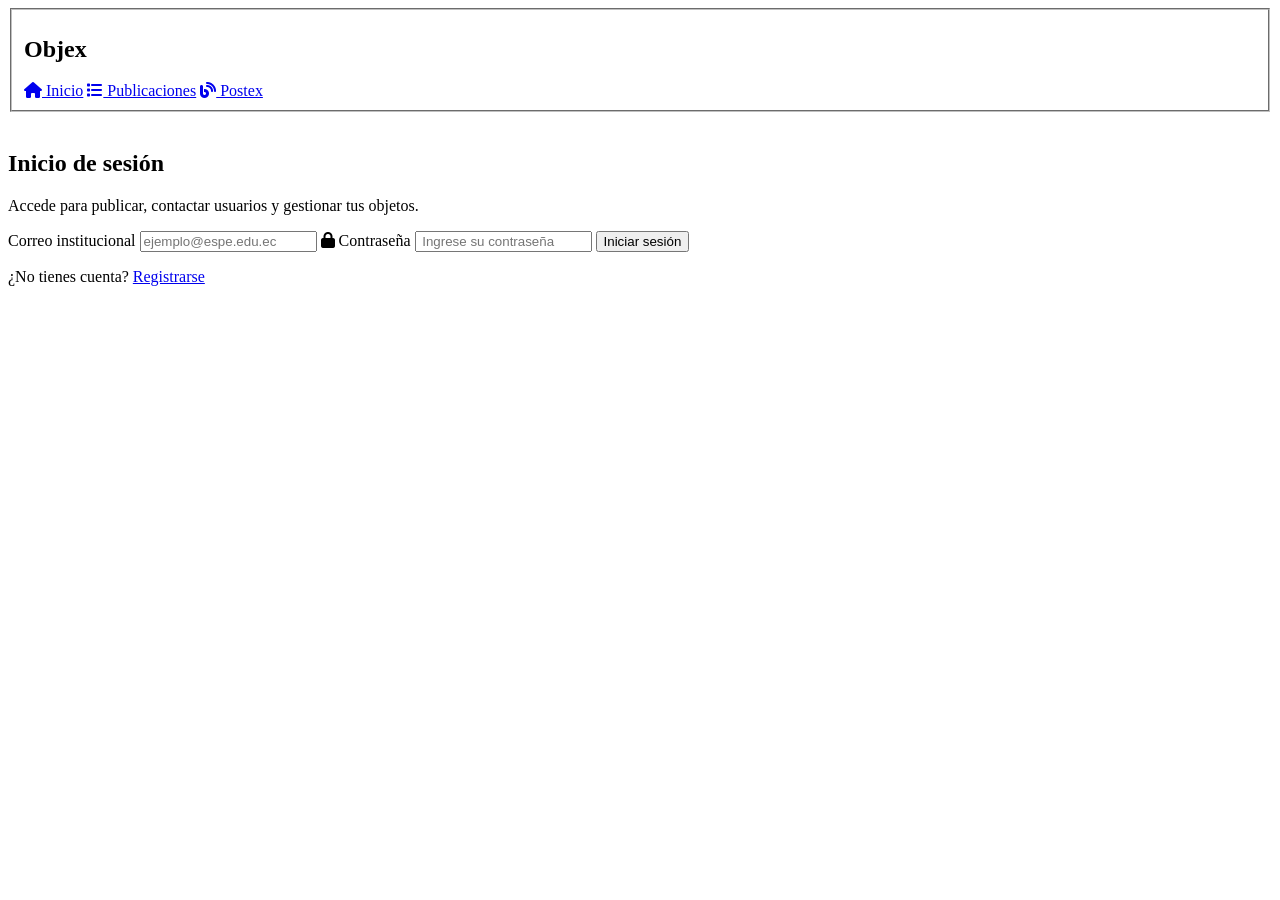
==== index.html @ aff890c6 "Sin css" ====
<!DOCTYPE html>
<html lang="es">

<head>

    <title>Objex - Iniciar Sesión</title>
    <meta charset="UTF-8">

    <link href="css/styles.css" rel="stylesheet">

    <link rel="icon"
        href="src/icons/lupa.png"
        type="image/x-icon">

    <link rel="stylesheet"
        href="https://cdnjs.cloudflare.com/ajax/libs/font-awesome/6.5.0/css/all.min.css">

</head>

<body>
    <header>
        <nav>
            <fieldset class="navegacion">

                <h1>Objex</h1>
                <a href="#" style="cursor: default; pointer-events: none;"> <i class="fa-solid fa-house"></i> Inicio</a>
                <a href="#" style="cursor: default; pointer-events: none;"><i class="fa-solid fa-list"></i> Publicaciones</a>
                <a href="#" style="pointer-events: none; cursor: default;"><i class="fa-solid fa-blog"></i> Postex</a>
            </fieldset>
        </nav>
    </header>

    <br>

    <main>

        <section class="contenedor-login">
            <section class="card-login">
                <h2>Inicio de sesión</h2>
                <p>
                    Accede para publicar, contactar usuarios
                    y gestionar tus objetos.
                </p>

                <form method="post" action="pages/inicio/inicio.html">

                    <label for="correo">Correo institucional</label>

                    <input type="email"
                        id="correo"
                        name="correo"
                        placeholder="ejemplo@espe.edu.ec">

                    <label for="contrasena"> <i class="fa-solid fa-lock"></i>  Contraseña</label>
                    <input type="password" id="contrasena" name="contrasena" placeholder=" Ingrese su contraseña" minlength="8" maxlength="16">
                    <button type="submit" class="boton-generico">Iniciar sesión</button>

                    <p class="registro-texto">
                        ¿No tienes cuenta?

                        <a href="pages/login/registrarse.html"> Registrarse</a>

                    </p>

                </form>
            </section>
        </section>
    </main>
</body>

</html>
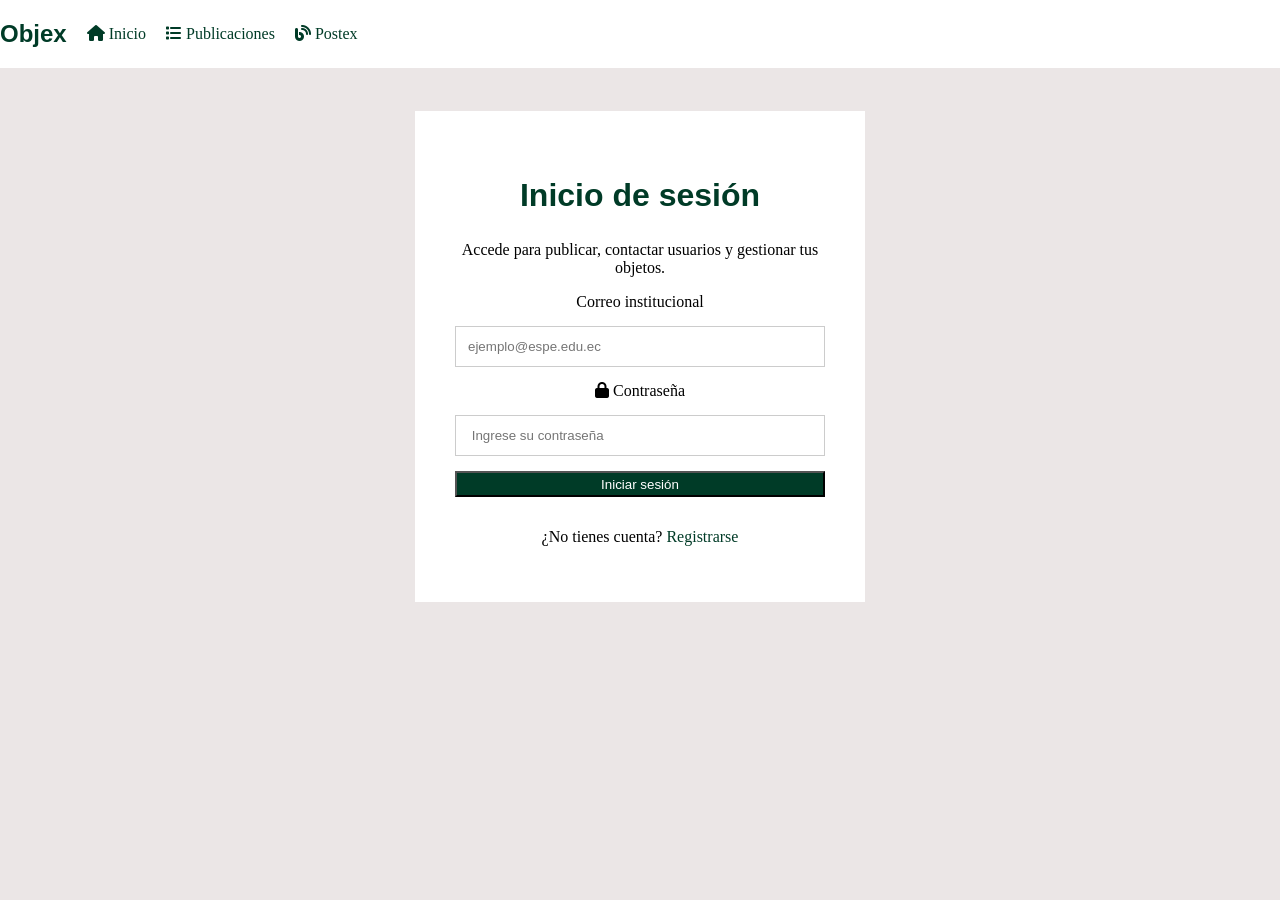
==== commit 387892c2: "Implementado css externo" ====
--- a/index.html
+++ b/index.html
@@ -6,27 +6,22 @@
     <title>Objex - Iniciar Sesión</title>
     <meta charset="UTF-8">
 
-    <link href="css/styles.css" rel="stylesheet">
+    <link href="css/general.css" rel="stylesheet">
 
-    <link rel="icon"
-        href="src/icons/lupa.png"
-        type="image/x-icon">
+    <link rel="icon" href="src/icons/lupa.png" type="image/x-icon">
 
-    <link rel="stylesheet"
-        href="https://cdnjs.cloudflare.com/ajax/libs/font-awesome/6.5.0/css/all.min.css">
+    <link rel="stylesheet" href="https://cdnjs.cloudflare.com/ajax/libs/font-awesome/6.5.0/css/all.min.css">
 
 </head>
 
 <body>
     <header>
         <nav>
-            <fieldset class="navegacion">
-
-                <h1>Objex</h1>
-                <a href="#" style="cursor: default; pointer-events: none;"> <i class="fa-solid fa-house"></i> Inicio</a>
-                <a href="#" style="cursor: default; pointer-events: none;"><i class="fa-solid fa-list"></i> Publicaciones</a>
-                <a href="#" style="pointer-events: none; cursor: default;"><i class="fa-solid fa-blog"></i> Postex</a>
-            </fieldset>
+            <h1>Objex</h1>
+            <a href="#" style="cursor: default; pointer-events: none;"> <i class="fa-solid fa-house"></i> Inicio</a>
+            <a href="#" style="cursor: default; pointer-events: none;"><i class="fa-solid fa-list"></i>
+                Publicaciones</a>
+            <a href="#" style="pointer-events: none; cursor: default;"><i class="fa-solid fa-blog"></i> Postex</a>
         </nav>
     </header>
 
@@ -42,18 +37,16 @@
                     y gestionar tus objetos.
                 </p>
 
-                <form method="post" action="pages/inicio/inicio.html">
+                <form method="post" action="pages/inicio/inicio.html" class="logeo">
 
                     <label for="correo">Correo institucional</label>
 
-                    <input type="email"
-                        id="correo"
-                        name="correo"
-                        placeholder="ejemplo@espe.edu.ec">
+                    <input type="email" id="correo" name="correo" placeholder="ejemplo@espe.edu.ec">
 
-                    <label for="contrasena"> <i class="fa-solid fa-lock"></i>  Contraseña</label>
-                    <input type="password" id="contrasena" name="contrasena" placeholder=" Ingrese su contraseña" minlength="8" maxlength="16">
-                    <button type="submit" class="boton-generico">Iniciar sesión</button>
+                    <label for="contrasena"> <i class="fa-solid fa-lock"></i> Contraseña</label>
+                    <input type="password" id="contrasena" name="contrasena" placeholder=" Ingrese su contraseña"
+                        minlength="8" maxlength="16">
+                    <button type="submit" class="boton-bonito">Iniciar sesión</button>
 
                     <p class="registro-texto">
                         ¿No tienes cuenta?
--- a/css/general.css
+++ b/css/general.css
@@ -0,0 +1,230 @@
+/* ============================================================
+   BLOQUE 1: CONFIGURACIÓN GENERAL
+   Selector universal, body, fuente, fondo, color e interlineado.
+   ============================================================ */
+
+* {
+    box-sizing: border-box;
+}
+
+body {
+    background-color: #ebe6e6;
+    margin: 0;
+}
+
+/* ============================================================
+   BLOQUE 2: TÍTULOS, PÁRRAFOS Y ENLACES
+   Estilos para h1, h2, h3, p, a y a:hover.
+   ============================================================ */
+
+h1{
+    color:#003b27;
+    font-size: 150%;
+    font-family: sans-serif;
+}
+
+h2{
+    color: #003b27;
+    font-family: sans-serif;
+    font-size: 200%;
+}
+
+h4{
+    color: #003b27;
+    text-align: center;
+}
+
+a {
+    text-decoration: none;
+    color: #003b27;
+}
+
+button:hover {
+    font-size: 15px;
+}
+
+a:hover {
+    font-size: 20px;
+}
+
+.boton-bonito{
+    background-color: #003b27;
+    color: white;
+    padding: 1%;
+}
+
+.perdido{
+    padding: 1%;
+    background-color: rgb(201, 76, 76);
+    color: white;
+    width: auto;
+}
+
+.encontrado{
+    padding: 1%;
+    background-color: #14e7a1;
+    color: white;
+    width: auto;
+}
+
+.fecha{
+    text-align: right;
+}
+
+.descripcion{
+    text-align: center;
+}
+
+.contenedor{
+    display: flex;
+    justify-content: center;
+    gap: 20px;
+    flex-wrap: wrap;
+}
+
+#aviso{
+    margin-left: auto;
+}
+
+#paginas{
+    text-align: center;
+}
+
+#paginas a{
+    padding: 20px;
+}
+
+.contenedor-login{
+    display: flex;
+    justify-content: center;
+}
+
+.card-login{
+    background-color: white;
+    padding: 40px;
+    width: 450px;
+    text-align: center;
+}
+
+
+/* ============================================================
+   BLOQUE 3: ELEMENTOS SEMÁNTICOS PRINCIPALES
+   Estilos para header, nav, main, section, article, aside y footer.
+   ============================================================ */
+
+.generico{
+    text-align: center;
+    background-color: white;
+    border: 0;
+    align-items: center;
+}
+
+main{
+    width: 90%;
+    max-width: 1100px;
+    margin: 25px auto;
+}
+
+/* ============================================================
+   BLOQUE 4: MENÚ DE NAVEGACIÓN
+   Estilos para nav, nav a y nav a:hover.
+   ============================================================ */
+
+nav {
+    background-color: white;
+    display: flex;
+    align-items: center;
+    gap: 20px;
+}
+
+.nombre{
+    margin-left: auto;
+}
+
+/* ============================================================
+   BLOQUE 5: CONTENIDO Y SECCIONES
+   Estilos para main, section, article y aside.
+   ============================================================ */
+
+.card{
+    background-color: white;
+    border: 2px solid black;
+    width: 15%;
+    margin: 20px;
+    padding: 12px;
+    height: 380px;
+}
+
+details{
+    padding: 1%;
+}
+
+/* ============================================================
+   BLOQUE 6: IMÁGENES Y MULTIMEDIA
+   Estilos para img, figure, figcaption, video, audio e iframe.
+   ============================================================ */
+
+
+
+/* ============================================================
+   BLOQUE 7: LISTAS
+   Estilos para ul, ol y li.
+   ============================================================ */
+
+
+
+/* ============================================================
+   BLOQUE 8: FORMULARIOS
+   Estilos para form, label, input, textarea, select y button.
+   ============================================================ */
+
+.logeo{
+    display: flex;
+    flex-direction: column;
+    gap: 15px;
+}
+
+input{
+    padding: 12px;
+    border: 1px solid #ccc;
+}
+
+select{
+    padding: 12px;
+    border: 1px solid #ccc;
+}
+
+/* ============================================================
+   BLOQUE 9: TABLAS
+   Estilos para table, thead, tbody, tr, th y td.
+   ============================================================ */
+
+#publicados{
+    padding: 5px;
+    align-items: center;
+}
+
+.eliminar {
+    background-color: rgb(236, 121, 121);
+    color: white;
+}
+
+.editar {
+    background-color: rgb(89, 89, 241);
+    color: white;
+}
+
+/* ============================================================
+   BLOQUE 10: PIE DE PÁGINA
+   Estilos para footer, footer p y footer address.
+   ============================================================ */
+
+footer{
+    background-color: white;
+    padding: 3%;
+    display: flexbox;
+    align-items: center;
+    gap: 30px;
+    text-align: center;
+}
+
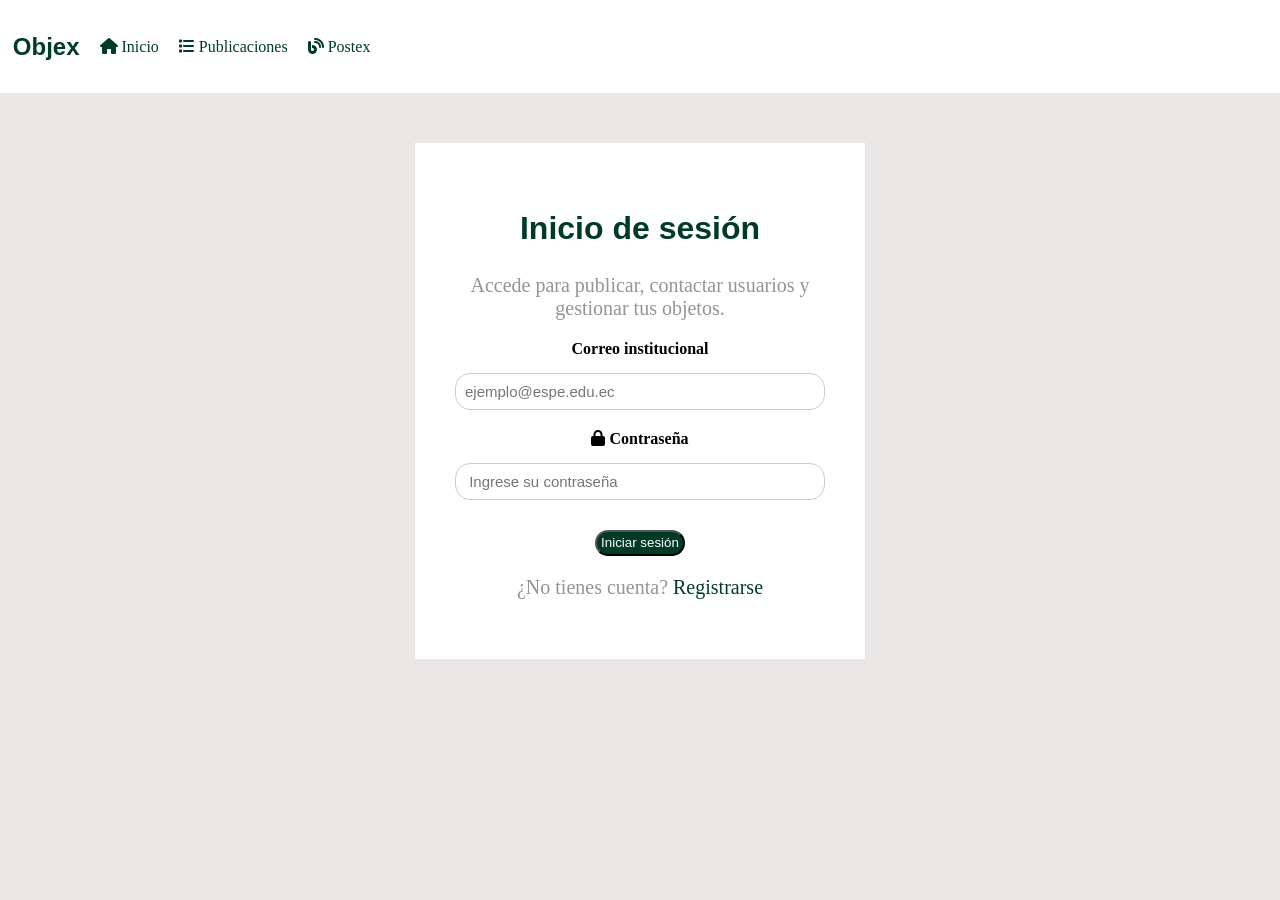
==== commit 148950c5: "Css para cada pagina" ====
--- a/index.html
+++ b/index.html
@@ -5,11 +5,12 @@
 
     <title>Objex - Iniciar Sesión</title>
     <meta charset="UTF-8">
+    <meta name="viewport" content="width=device-width, initial-scale=1.0">
 
     <link href="css/general.css" rel="stylesheet">
+    <link href="css/index.css" rel="stylesheet">
 
     <link rel="icon" href="src/icons/lupa.png" type="image/x-icon">
-
     <link rel="stylesheet" href="https://cdnjs.cloudflare.com/ajax/libs/font-awesome/6.5.0/css/all.min.css">
 
 </head>
--- a/css/general.css
+++ b/css/general.css
@@ -3,13 +3,18 @@
    Selector universal, body, fuente, fondo, color e interlineado.
    ============================================================ */
 
-* {
+*{
     box-sizing: border-box;
 }
 
 body {
     background-color: #ebe6e6;
     margin: 0;
+}
+
+::selection{
+    color: white;
+    background-color: #003b27;
 }
 
 /* ============================================================
@@ -34,7 +39,7 @@
     text-align: center;
 }
 
-a {
+a{
     text-decoration: none;
     color: #003b27;
 }
@@ -53,59 +58,21 @@
     padding: 1%;
 }
 
-.perdido{
-    padding: 1%;
-    background-color: rgb(201, 76, 76);
-    color: white;
-    width: auto;
-}
-
-.encontrado{
-    padding: 1%;
-    background-color: #14e7a1;
-    color: white;
-    width: auto;
-}
-
-.fecha{
-    text-align: right;
-}
-
-.descripcion{
-    text-align: center;
-}
-
-.contenedor{
-    display: flex;
-    justify-content: center;
-    gap: 20px;
-    flex-wrap: wrap;
-}
-
 #aviso{
     margin-left: auto;
 }
 
-#paginas{
-    text-align: center;
-}
-
-#paginas a{
-    padding: 20px;
-}
-
-.contenedor-login{
-    display: flex;
-    justify-content: center;
-}
-
-.card-login{
-    background-color: white;
-    padding: 40px;
-    width: 450px;
-    text-align: center;
-}
-
+button{
+    margin-top: 10px;
+    border-radius: 14px;
+}
+
+hr{
+    width: 70%;
+    color: #003b27;
+    height: 5px;
+    background-color: #003b27;
+}
 
 /* ============================================================
    BLOQUE 3: ELEMENTOS SEMÁNTICOS PRINCIPALES
@@ -115,14 +82,21 @@
 .generico{
     text-align: center;
     background-color: white;
-    border: 0;
     align-items: center;
+    padding: 10px;
+    border-radius: 20px;
 }
 
 main{
     width: 90%;
-    max-width: 1100px;
+    max-width: 1400px;
     margin: 25px auto;
+    padding: 7px;
+}
+
+main p{
+    font-size: 125%; 
+    color: rgb(146, 148, 150);
 }
 
 /* ============================================================
@@ -135,6 +109,7 @@
     display: flex;
     align-items: center;
     gap: 20px;
+    padding: 1%;
 }
 
 .nombre{
@@ -146,19 +121,6 @@
    Estilos para main, section, article y aside.
    ============================================================ */
 
-.card{
-    background-color: white;
-    border: 2px solid black;
-    width: 15%;
-    margin: 20px;
-    padding: 12px;
-    height: 380px;
-}
-
-details{
-    padding: 1%;
-}
-
 /* ============================================================
    BLOQUE 6: IMÁGENES Y MULTIMEDIA
    Estilos para img, figure, figcaption, video, audio e iframe.
@@ -178,20 +140,40 @@
    Estilos para form, label, input, textarea, select y button.
    ============================================================ */
 
-.logeo{
-    display: flex;
-    flex-direction: column;
-    gap: 15px;
-}
-
-input{
-    padding: 12px;
+label{
+    font-weight: bold;
+    text-align: center;
+}
+
+input, select, textarea{
+    width: 100%;
+    padding: 9px;
+    margin-top: 15px;
     border: 1px solid #ccc;
-}
-
-select{
-    padding: 12px;
-    border: 1px solid #ccc;
+    font-size: 15px;
+    border-radius: 15px;
+}
+
+input[type = "checkbox"], input[type="radio"]{
+    width: auto;
+    margin-right: 6px;
+}
+
+textarea{
+    resize: vertical;
+}
+
+input:focus, select:focus, textarea:focus{
+    outline: 2px solid #003b27;
+    border-color: #003b27;
+}
+
+input:required, select:required, textarea:required{
+    border-left: 5px solid #003b27;
+}
+
+form input, select, textarea{
+    margin-bottom: 20px;
 }
 
 /* ============================================================
@@ -199,19 +181,27 @@
    Estilos para table, thead, tbody, tr, th y td.
    ============================================================ */
 
-#publicados{
-    padding: 5px;
-    align-items: center;
-}
-
-.eliminar {
-    background-color: rgb(236, 121, 121);
+th{
+    background-color: #003b27;
     color: white;
-}
-
-.editar {
-    background-color: rgb(89, 89, 241);
-    color: white;
+    padding: 10px;
+}
+
+td{
+    border: 1px solid #ddd;
+    padding: 10px;
+}
+
+/* ============================================================
+   BLOQUE 9: Details.
+   ============================================================ */
+
+details{
+    background-color: #f4f6f8;
+    padding:12px;
+    border-radius: 8px;
+    border: 1px solid #ddd;
+    margin-bottom: 10px;
 }
 
 /* ============================================================
@@ -222,9 +212,14 @@
 footer{
     background-color: white;
     padding: 3%;
-    display: flexbox;
+    display: flex;
+    flex-direction: column;
     align-items: center;
     gap: 30px;
     text-align: center;
 }
 
+footer p{
+    color: rgb(97, 96, 96);
+}
+
--- a/css/index.css
+++ b/css/index.css
@@ -0,0 +1,15 @@
+.contenedor-login{
+    display: flex;
+    justify-content: center;
+}
+
+.card-login{
+    background-color: white;
+    padding: 40px;
+    width: 450px;
+    text-align: center;
+}
+
+.logeo{
+    margin-top: 12px;
+}
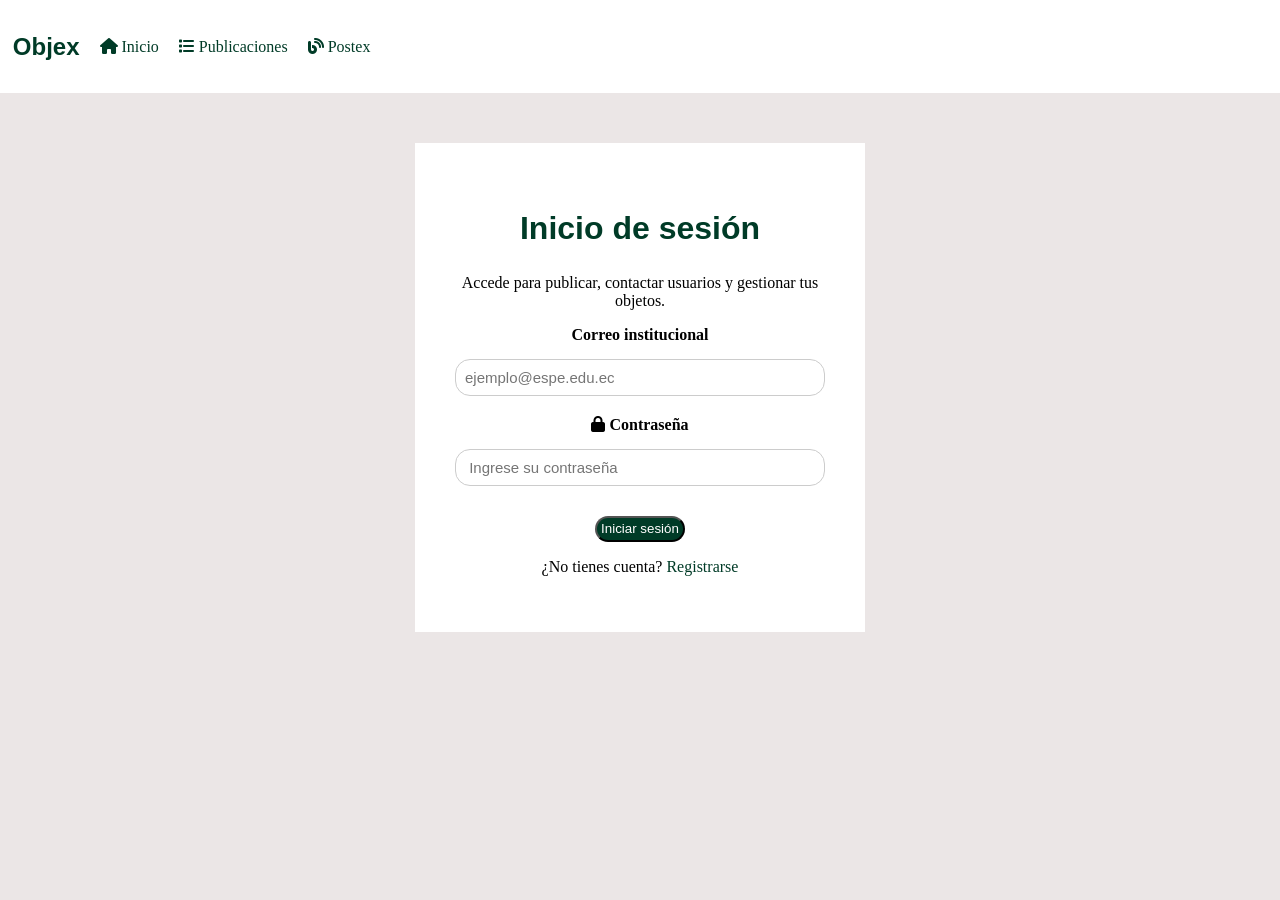
==== commit 48393098: "Navegacion" ====
--- a/index.html
+++ b/index.html
@@ -38,7 +38,7 @@
                     y gestionar tus objetos.
                 </p>
 
-                <form method="post" action="pages/inicio/inicio.html" class="logeo">
+                <form method="post" action="pages/publicaciones/publicaciones.html" class="logeo">
 
                     <label for="correo">Correo institucional</label>
 
@@ -62,4 +62,4 @@
     </main>
 </body>
 
-</html>+</html>
--- a/css/general.css
+++ b/css/general.css
@@ -56,10 +56,6 @@
     background-color: #003b27;
     color: white;
     padding: 1%;
-}
-
-#aviso{
-    margin-left: auto;
 }
 
 button{
@@ -92,11 +88,6 @@
     max-width: 1400px;
     margin: 25px auto;
     padding: 7px;
-}
-
-main p{
-    font-size: 125%; 
-    color: rgb(146, 148, 150);
 }
 
 /* ============================================================
@@ -223,3 +214,87 @@
     color: rgb(97, 96, 96);
 }
 
+/* ============================================================
+   BLOQUE 17: RESPONSIVE BÁSICO
+   Cuando la pantalla es pequeña, el menú se acomoda en columna.
+   Esto prepara el camino hacia CSS responsive.
+   ============================================================ */
+
+/* Se aplica solo cuando la pantalla mide 700px o menos, normalmente celulares o tablets pequeñas */
+@media (max-width: 700px) {
+
+      /* Menú en columna para móvil */
+    nav {
+        flex-direction: column;  /* Coloca elementos uno debajo del otro */
+        gap: 10px;
+        padding: 15px;
+    }
+    
+    nav a {
+        width: 100%;  /* Ocupa todo el ancho */
+        text-align: center;
+        padding: 8px;
+    }
+    
+    .nombre {
+        margin-left: 0;  /*Quita el margen automático */
+        text-align: center;
+    }
+    
+    /* Ajusta el contenido principal */
+    main {
+        width: 95%;
+        margin: 15px auto;
+        padding: 5px;
+    }
+    
+    /* Cards responsivas */
+    .card {
+        width: 90% !important;  /*  Ocupa casi todo el ancho */
+        margin: 10px auto !important;
+        height: auto !important;  /* Altura automática */
+    }
+    
+    /* Contenedor de cards en columna */
+    .contenedor {
+        flex-direction: column;
+        align-items: center;
+    }
+    
+    /* Tablas responsivas */
+    table {
+        display: block;
+        overflow-x: auto;
+        white-space: nowrap;
+        font-size: 12px;
+    }
+    
+    /* Tarjeta de login/registro */
+    .card-login, 
+    .card-perfil,
+    .card-nueva {
+        width: 95%;
+        padding: 20px;
+        margin: 0 auto;
+    }
+    
+    /* Textos más pequeños */
+    h2 {
+        font-size: 150%;
+    }
+    
+    main p {
+        font-size: 100%;
+    }
+    
+    /* Pie de página en columna */
+    footer {
+        padding: 20px 10px;
+    }
+    
+    .pie {
+        flex-direction: column;
+        gap: 10px;
+    }
+}
+
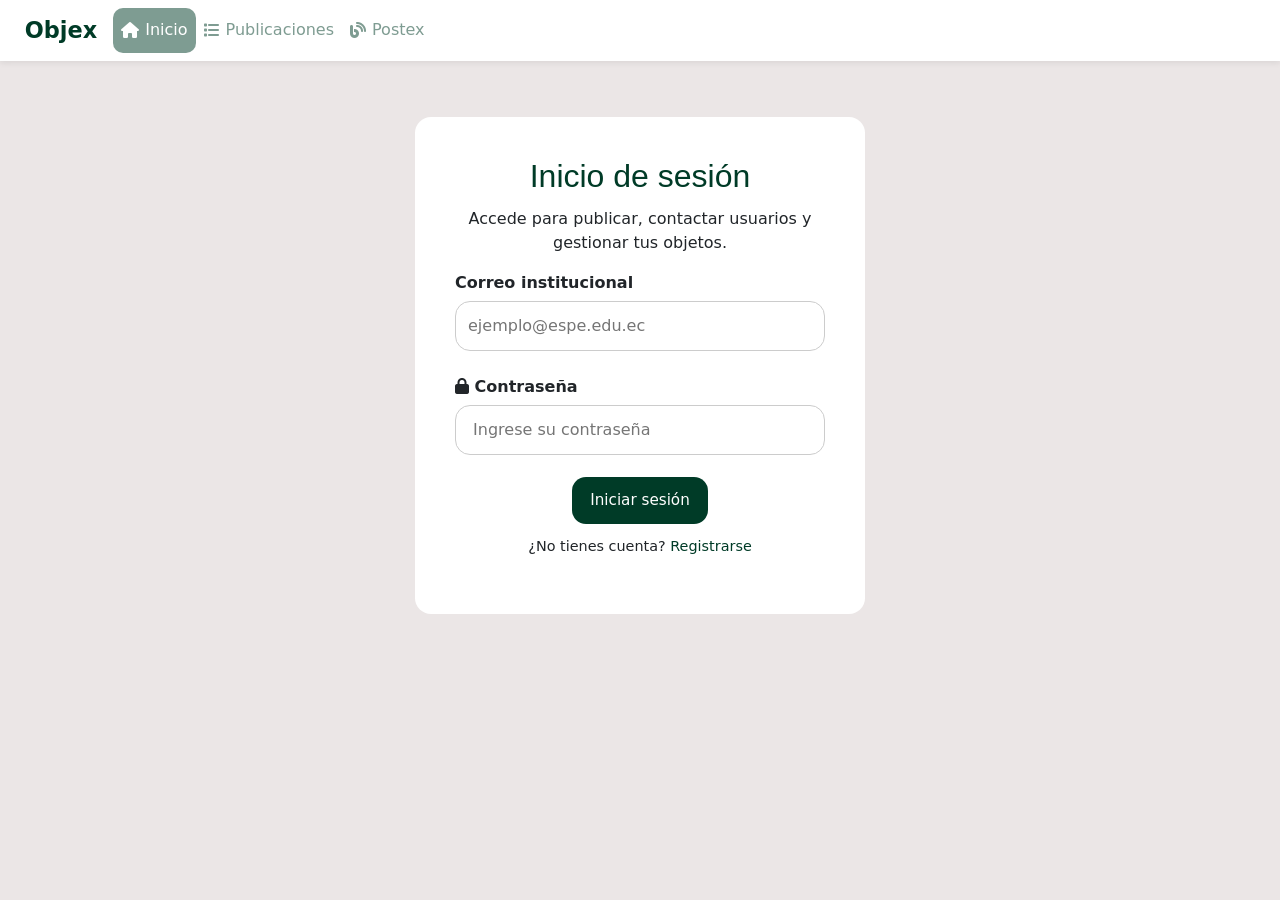
==== commit c793302d: "Bootstrap - Limpieza - Mobile-first - datos" ====
--- a/index.html
+++ b/index.html
@@ -7,22 +7,37 @@
     <meta charset="UTF-8">
     <meta name="viewport" content="width=device-width, initial-scale=1.0">
 
+    <link rel="icon" href="src/icons/lupa.png" type="image/x-icon">
+    <link rel="stylesheet" href="https://cdnjs.cloudflare.com/ajax/libs/font-awesome/6.5.0/css/all.min.css">
+    <link href="https://cdn.jsdelivr.net/npm/bootstrap@5.3.3/dist/css/bootstrap.min.css" rel="stylesheet">
+
     <link href="css/general.css" rel="stylesheet">
     <link href="css/index.css" rel="stylesheet">
-
-    <link rel="icon" href="src/icons/lupa.png" type="image/x-icon">
-    <link rel="stylesheet" href="https://cdnjs.cloudflare.com/ajax/libs/font-awesome/6.5.0/css/all.min.css">
-
 </head>
 
 <body>
     <header>
-        <nav>
-            <h1>Objex</h1>
-            <a href="#" style="cursor: default; pointer-events: none;"> <i class="fa-solid fa-house"></i> Inicio</a>
-            <a href="#" style="cursor: default; pointer-events: none;"><i class="fa-solid fa-list"></i>
-                Publicaciones</a>
-            <a href="#" style="pointer-events: none; cursor: default;"><i class="fa-solid fa-blog"></i> Postex</a>
+        <nav class="navbar navbar-expand-lg navbar-objex">
+            <div class="container-fluid">
+                <a class="navbar-brand" href="#">Objex</a>
+                <button class="navbar-toggler" type="button" data-bs-toggle="collapse" data-bs-target="#navObjex"
+                    aria-controls="navObjex" aria-expanded="false" aria-label="Mostrar menú">
+                    <span class="navbar-toggler-icon"></span>
+                </button>
+                <div class="collapse navbar-collapse" id="navObjex">
+                    <ul class="navbar-nav">
+                        <li class="nav-item">
+                            <a class="nav-link active disabled" href="#"><i class="fa-solid fa-house"></i> Inicio</a>
+                        </li>
+                        <li class="nav-item">
+                            <a class="nav-link disabled" href="#"><i class="fa-solid fa-list"></i> Publicaciones</a>
+                        </li>
+                        <li class="nav-item">
+                            <a class="nav-link disabled" href="#"><i class="fa-solid fa-blog"></i> Postex</a>
+                        </li>
+                    </ul>
+                </div>
+            </div>
         </nav>
     </header>
 
@@ -60,6 +75,8 @@
             </section>
         </section>
     </main>
+
+    <script src="https://cdn.jsdelivr.net/npm/bootstrap@5.3.3/dist/js/bootstrap.bundle.min.js"></script>
 </body>
 
-</html>
+</html>
--- a/css/general.css
+++ b/css/general.css
@@ -1,300 +1,371 @@
 /* ============================================================
-   BLOQUE 1: CONFIGURACIÓN GENERAL
-   Selector universal, body, fuente, fondo, color e interlineado.
-   ============================================================ */
-
-*{
+   CONFIGURACIÓN GENERAL — Mobile First
+   ============================================================ */
+
+* {
     box-sizing: border-box;
 }
 
 body {
     background-color: #ebe6e6;
     margin: 0;
-}
-
-::selection{
-    color: white;
-    background-color: #003b27;
-}
-
-/* ============================================================
-   BLOQUE 2: TÍTULOS, PÁRRAFOS Y ENLACES
-   Estilos para h1, h2, h3, p, a y a:hover.
-   ============================================================ */
-
-h1{
-    color:#003b27;
-    font-size: 150%;
+    font-size: 16px;
+    line-height: 1.5;
+}
+
+::selection {
+    color: white;
+    background-color: #003b27;
+}
+
+/* ============================================================
+   TÍTULOS Y TEXTO
+   ============================================================ */
+
+h1 {
+    color: #003b27;
+    font-size: 1.3rem;
     font-family: sans-serif;
-}
-
-h2{
+    margin: 0 0 0.5rem;
+}
+
+h2 {
     color: #003b27;
     font-family: sans-serif;
-    font-size: 200%;
-}
-
-h4{
+    font-size: 1.5rem;
+    margin: 0 0 0.75rem;
+}
+
+h4 {
     color: #003b27;
     text-align: center;
 }
 
-a{
+a {
     text-decoration: none;
     color: #003b27;
 }
 
-button:hover {
-    font-size: 15px;
-}
-
 a:hover {
-    font-size: 20px;
-}
-
-.boton-bonito{
-    background-color: #003b27;
-    color: white;
-    padding: 1%;
-}
-
-button{
+    text-decoration: underline;
+}
+
+hr {
+    width: 70%;
+    color: #003b27;
+    height: 5px;
+    background-color: #003b27;
+    border: none;
+}
+
+/* ============================================================
+   BOTONES —
+   ============================================================ */
+
+.boton-bonito {
+    display: inline-block;
+    background-color: #003b27;
+    color: white;
+    padding: 12px 18px;
+    border-radius: 14px;
+    font-size: 0.95rem;
+    border: none;
+    cursor: pointer;
+    min-height: 44px;
+    text-align: center;
+    width: 100%;          /* full-width en móvil */
+    margin-top: 8px;
+}
+
+button {
     margin-top: 10px;
     border-radius: 14px;
-}
-
-hr{
-    width: 70%;
-    color: #003b27;
-    height: 5px;
-    background-color: #003b27;
-}
-
-/* ============================================================
-   BLOQUE 3: ELEMENTOS SEMÁNTICOS PRINCIPALES
-   Estilos para header, nav, main, section, article, aside y footer.
-   ============================================================ */
-
-.generico{
+    min-height: 44px;
+    padding: 8px 14px;
+    cursor: pointer;
+}
+
+/* ============================================================
+   LAYOUT PRINCIPAL
+   ============================================================ */
+
+.generico {
     text-align: center;
     background-color: white;
-    align-items: center;
-    padding: 10px;
-    border-radius: 20px;
-}
-
-main{
-    width: 90%;
+    padding: 12px;
+    border-radius: 16px;
+}
+
+main {
+    width: 95%;
     max-width: 1400px;
-    margin: 25px auto;
-    padding: 7px;
-}
-
-/* ============================================================
-   BLOQUE 4: MENÚ DE NAVEGACIÓN
-   Estilos para nav, nav a y nav a:hover.
-   ============================================================ */
-
-nav {
+    margin: 14px auto;
+    padding: 4px;
+}
+
+/* ============================================================
+   NAVBAR — Mobile First
+   ============================================================ */
+
+.navbar-objex {
     background-color: white;
+    padding: 0.5rem 0.8rem;
+    box-shadow: 0 2px 6px rgba(0, 0, 0, 0.08);
+}
+
+.navbar-objex .navbar-brand {
+    color: #003b27;
+    font-weight: bold;
+    font-size: 1.4rem;
+}
+
+.navbar-objex .nav-link {
+    color: #003b27;
     display: flex;
     align-items: center;
-    gap: 20px;
-    padding: 1%;
-}
-
-.nombre{
-    margin-left: auto;
-}
-
-/* ============================================================
-   BLOQUE 5: CONTENIDO Y SECCIONES
-   Estilos para main, section, article y aside.
-   ============================================================ */
-
-/* ============================================================
-   BLOQUE 6: IMÁGENES Y MULTIMEDIA
-   Estilos para img, figure, figcaption, video, audio e iframe.
-   ============================================================ */
-
-
-
-/* ============================================================
-   BLOQUE 7: LISTAS
-   Estilos para ul, ol y li.
-   ============================================================ */
-
-
-
-/* ============================================================
-   BLOQUE 8: FORMULARIOS
-   Estilos para form, label, input, textarea, select y button.
-   ============================================================ */
-
-label{
+    gap: 6px;
+    font-weight: 500;
+    padding: 0.65rem 0.9rem;
+    border-radius: 10px;
+    transition: background-color 0.2s ease;
+    min-height: 44px;   /* tap target */
+}
+
+.navbar-objex .nav-link:hover {
+    background-color: #ebe6e6;
+    text-decoration: none;
+}
+
+.navbar-objex .nav-link.active {
+    background-color: #003b27;
+    color: white;
+}
+
+.navbar-objex .nav-link.disabled {
+    pointer-events: none;
+    opacity: 0.5;
+}
+
+.navbar-objex .navbar-toggler {
+    border: 1px solid #003b27;
+    min-height: 44px;
+    min-width: 44px;
+}
+
+.navbar-objex .navbar-toggler:focus {
+    box-shadow: 0 0 0 0.2rem rgba(0, 59, 39, 0.25);
+}
+
+/* En móvil el nombre va debajo del menú desplegado */
+.nombre-usuario {
+    color: #003b27;
     font-weight: bold;
-    text-align: center;
-}
-
-input, select, textarea{
+    display: block;
+    padding: 8px 0.9rem;
+    margin-top: 4px;
+}
+
+/* ============================================================
+   FORMULARIOS — Mobile First
+   ============================================================ */
+
+label {
+    font-weight: bold;
+    display: block;
+    margin-top: 10px;
+    text-align: left;
+}
+
+input,
+select,
+textarea {
     width: 100%;
-    padding: 9px;
-    margin-top: 15px;
+    padding: 12px;
+    margin-top: 6px;
     border: 1px solid #ccc;
-    font-size: 15px;
+    font-size: 1rem;
     border-radius: 15px;
-}
-
-input[type = "checkbox"], input[type="radio"]{
+    margin-bottom: 14px;
+}
+
+input[type="checkbox"],
+input[type="radio"] {
     width: auto;
     margin-right: 6px;
-}
-
-textarea{
+    min-height: auto;
+}
+
+textarea {
     resize: vertical;
-}
-
-input:focus, select:focus, textarea:focus{
+    min-height: 90px;
+}
+
+input:focus,
+select:focus,
+textarea:focus {
     outline: 2px solid #003b27;
     border-color: #003b27;
 }
 
-input:required, select:required, textarea:required{
+input:required,
+select:required,
+textarea:required {
     border-left: 5px solid #003b27;
 }
 
-form input, select, textarea{
-    margin-bottom: 20px;
-}
-
-/* ============================================================
-   BLOQUE 9: TABLAS
-   Estilos para table, thead, tbody, tr, th y td.
-   ============================================================ */
-
-th{
+/* ============================================================
+   TABLAS — scroll horizontal en móvil
+   ============================================================ */
+
+th {
     background-color: #003b27;
     color: white;
     padding: 10px;
-}
-
-td{
+    white-space: nowrap;
+}
+
+td {
     border: 1px solid #ddd;
-    padding: 10px;
-}
-
-/* ============================================================
-   BLOQUE 9: Details.
-   ============================================================ */
-
-details{
+    padding: 8px;
+    font-size: 0.9rem;
+}
+
+table {
+    width: 100%;
+    border-collapse: collapse;
+    display: block;
+    overflow-x: auto;
+    -webkit-overflow-scrolling: touch;
+}
+
+/* ============================================================
+   ACCORDION (Bootstrap)
+   ============================================================ */
+
+.accordion-objex {
+    width: 100%;
+    max-width: 800px;
+    margin: 14px auto;
+}
+
+.accordion-objex .accordion-button {
+    color: #003b27;
+    font-weight: bold;
     background-color: #f4f6f8;
-    padding:12px;
-    border-radius: 8px;
-    border: 1px solid #ddd;
-    margin-bottom: 10px;
-}
-
-/* ============================================================
-   BLOQUE 10: PIE DE PÁGINA
-   Estilos para footer, footer p y footer address.
-   ============================================================ */
-
-footer{
+    font-size: 0.95rem;
+    min-height: 44px;
+}
+
+.accordion-objex .accordion-button:not(.collapsed) {
+    background-color: #003b27;
+    color: white;
+}
+
+.accordion-objex .accordion-button:focus {
+    box-shadow: 0 0 0 0.2rem rgba(0, 59, 39, 0.25);
+}
+
+/* ============================================================
+   FOOTER — Mobile First
+   ============================================================ */
+
+footer {
     background-color: white;
-    padding: 3%;
+    padding: 24px 16px;
     display: flex;
     flex-direction: column;
     align-items: center;
-    gap: 30px;
+    gap: 16px;
     text-align: center;
-}
-
-footer p{
+    margin-top: 20px;
+}
+
+footer p {
     color: rgb(97, 96, 96);
-}
-
-/* ============================================================
-   BLOQUE 17: RESPONSIVE BÁSICO
-   Cuando la pantalla es pequeña, el menú se acomoda en columna.
-   Esto prepara el camino hacia CSS responsive.
-   ============================================================ */
-
-/* Se aplica solo cuando la pantalla mide 700px o menos, normalmente celulares o tablets pequeñas */
-@media (max-width: 700px) {
-
-      /* Menú en columna para móvil */
-    nav {
-        flex-direction: column;  /* Coloca elementos uno debajo del otro */
-        gap: 10px;
-        padding: 15px;
-    }
-    
-    nav a {
-        width: 100%;  /* Ocupa todo el ancho */
-        text-align: center;
-        padding: 8px;
-    }
-    
-    .nombre {
-        margin-left: 0;  /*Quita el margen automático */
-        text-align: center;
-    }
-    
-    /* Ajusta el contenido principal */
+    font-size: 0.875rem;
+    margin: 0;
+}
+
+/* Links del pie: columna en móvil */
+.pie {
+    display: flex;
+    flex-direction: column;
+    align-items: center;
+    gap: 10px;
+    font-size: 0.9rem;
+}
+
+.pie h3 {
+    color: #003b27;
+    margin: 0 0 4px;
+}
+
+/* ============================================================
+   TABLET (≥ 768px)
+   ============================================================ */
+
+@media (min-width: 768px) {
+
+    h2 {
+        font-size: 1.8rem;
+    }
+
     main {
-        width: 95%;
-        margin: 15px auto;
-        padding: 5px;
-    }
-    
-    /* Cards responsivas */
-    .card {
-        width: 90% !important;  /*  Ocupa casi todo el ancho */
-        margin: 10px auto !important;
-        height: auto !important;  /* Altura automática */
-    }
-    
-    /* Contenedor de cards en columna */
-    .contenedor {
-        flex-direction: column;
-        align-items: center;
-    }
-    
-    /* Tablas responsivas */
-    table {
-        display: block;
-        overflow-x: auto;
-        white-space: nowrap;
-        font-size: 12px;
-    }
-    
-    /* Tarjeta de login/registro */
-    .card-login, 
-    .card-perfil,
-    .card-nueva {
-        width: 95%;
-        padding: 20px;
-        margin: 0 auto;
-    }
-    
-    /* Textos más pequeños */
+        width: 92%;
+        margin: 20px auto;
+        padding: 6px;
+    }
+
+    .boton-bonito {
+        width: auto;   /* vuelve a tamaño contenido */
+    }
+
+    .nombre-usuario {
+        margin-left: auto;
+        margin-top: 0;
+        padding: 0 0.5rem;
+    }
+
+    .pie {
+        flex-direction: row;
+        flex-wrap: wrap;
+        justify-content: center;
+        gap: 6px;
+    }
+
+    td {
+        font-size: 1rem;
+        padding: 10px;
+    }
+}
+
+/* ============================================================
+   DESKTOP (≥ 992px)
+   ============================================================ */
+
+@media (min-width: 992px) {
+
     h2 {
-        font-size: 150%;
-    }
-    
-    main p {
-        font-size: 100%;
-    }
-    
-    /* Pie de página en columna */
+        font-size: 2rem;
+    }
+
+    main {
+        width: 90%;
+        margin: 25px auto;
+        padding: 7px;
+    }
+
     footer {
-        padding: 20px 10px;
-    }
-    
-    .pie {
-        flex-direction: column;
-        gap: 10px;
-    }
-}
-
+        padding: 3%;
+        gap: 30px;
+    }
+
+    footer p {
+        font-size: 1rem;
+    }
+
+    .generico {
+        padding: 14px;
+        border-radius: 20px;
+    }
+}
--- a/css/index.css
+++ b/css/index.css
@@ -1,15 +1,49 @@
-.contenedor-login{
+/* ============================================================
+   INDEX / LOGIN — Mobile First
+   ============================================================ */
+
+/* Móvil: el card ocupa todo el ancho disponible */
+.contenedor-login {
     display: flex;
     justify-content: center;
+    padding: 0 8px;
 }
 
-.card-login{
+.card-login {
     background-color: white;
-    padding: 40px;
-    width: 450px;
+    padding: 24px 20px;
+    width: 100%;
     text-align: center;
+    border-radius: 16px;
 }
 
-.logeo{
+.logeo {
     margin-top: 12px;
+}
+
+.registro-texto {
+    font-size: 0.9rem;
+    margin-top: 12px;
+}
+
+/* ============================================================
+   TABLET (≥ 768px)
+   ============================================================ */
+
+@media (min-width: 768px) {
+    .card-login {
+        width: 440px;
+        padding: 36px 32px;
+    }
+}
+
+/* ============================================================
+   DESKTOP (≥ 992px)
+   ============================================================ */
+
+@media (min-width: 992px) {
+    .card-login {
+        width: 450px;
+        padding: 40px;
+    }
 }
